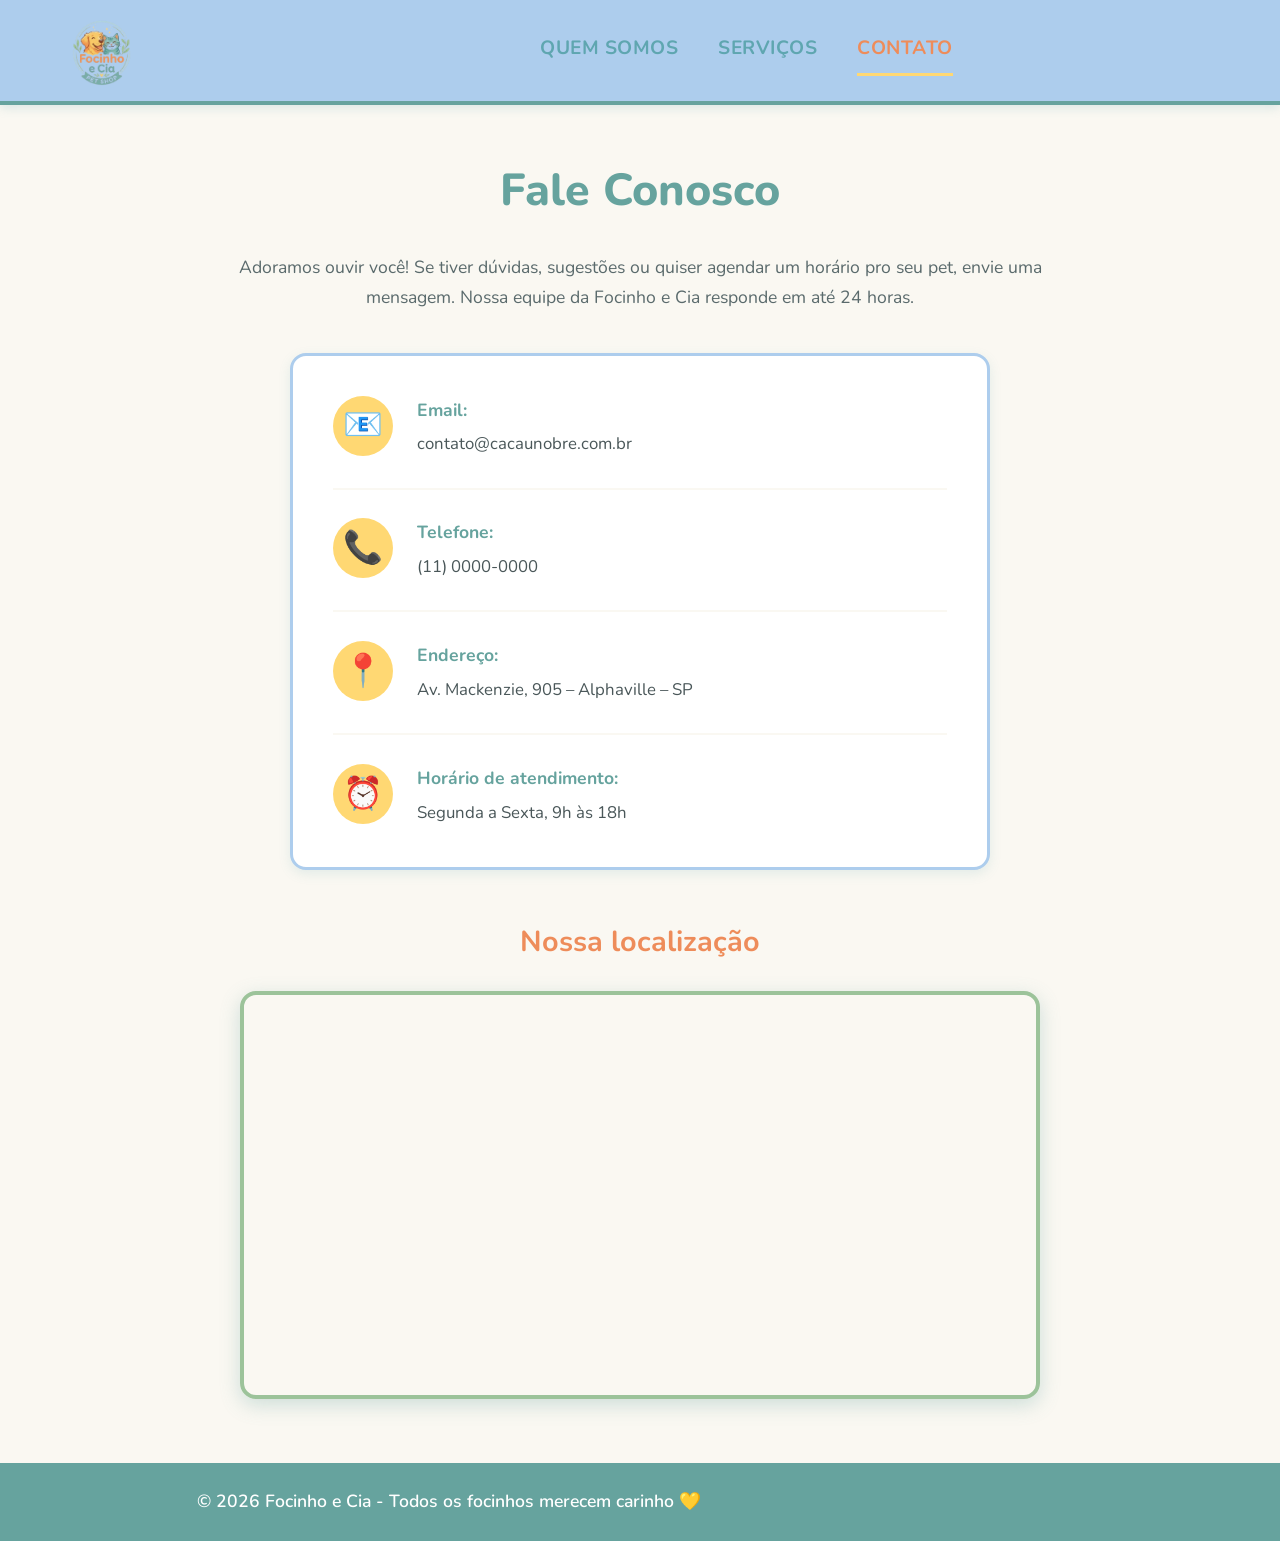
==== contato.html @ 997ee9f4 "Add files via upload" ====
<!DOCTYPE html>
<html lang="pt-BR">
<head>
    <meta charset="UTF-8">
    <meta name="viewport" content="width=device-width, initial-scale=1.0">
    <link rel="stylesheet" href="contato.css">
    <link rel="preconnect" href="https://fonts.googleapis.com">
    <link rel="preconnect" href="https://fonts.gstatic.com" crossorigin>
    <link href="https://fonts.googleapis.com/css2?family=Nunito:wght@400;600;700;800&display=swap" rel="stylesheet">
    <title>Contato - Focinho e Cia</title>
</head>
<body>

    <header>
        <div class="logo-header">
            <a href="index.html" class="logo-link">
                <img src="img/logo-focinho-cia.png" alt="Logo Focinho e Cia - Voltar para página inicial" class="logo-img">
            </a>
        </div>
        <nav>
            <a href="quemSomos.html">Quem somos</a>
            <a href="servicos.html">Serviços</a>
            <a href="contato.html" class="active">Contato</a>
        </nav>
    </header>

    <main>
        <section class="container">
            <h2>Fale Conosco</h2>

            <p>
                Adoramos ouvir você! Se tiver dúvidas, sugestões ou quiser agendar um horário pro seu pet,
                envie uma mensagem. Nossa equipe da Focinho e Cia responde em até 24 horas.
            </p>

            <!-- CONTATOS -->
            <div class="contatos-box">
                <div class="contato-item">
                    <span class="contato-icone">📧</span>
                    <div>
                        <strong>Email:</strong>
                        <p>contato@cacaunobre.com.br</p>
                    </div>
                </div>

                <div class="contato-item">
                    <span class="contato-icone">📞</span>
                    <div>
                        <strong>Telefone:</strong>
                        <p>(11) 0000-0000</p>
                    </div>
                </div>

                <div class="contato-item">
                    <span class="contato-icone">📍</span>
                    <div>
                        <strong>Endereço:</strong>
                        <p>Av. Mackenzie, 905 – Alphaville – SP</p>
                    </div>
                </div>

                <div class="contato-item">
                    <span class="contato-icone">⏰</span>
                    <div>
                        <strong>Horário de atendimento:</strong>
                        <p>Segunda a Sexta, 9h às 18h</p>
                    </div>
                </div>
            </div>

            <!-- MAPA -->
            <h3>Nossa localização</h3>
            <div class="mapa-container">
                <iframe 
                    src="https://www.google.com/maps/embed?pb=!1m18!1m12!1m3!1d3657.880904861384!2d-46.826332!3d-23.531447!2m3!1f0!2f0!3f0!3m2!1i1024!2i768!4f13.1!3m3!1m2!1s0x94cf01f5f1a8b8b9%3A0x5f3e8c9c8c8c!2sAv.%20Mackenzie%2C%20905%20-%20Alphaville%20Industrial%2C%20Barueri%20-%20SP!5e0!3m2!1spt-BR!2sbr!4v1710000000000!5m2!1spt-BR!2sbr"
                    width="100%" 
                    height="400" 
                    style="border:0;" 
                    allowfullscreen=""
                    loading="lazy" 
                    referrerpolicy="no-referrer-when-downgrade">
                </iframe>
            </div>
        </section>
    </main>

    <footer>
        <p>© 2026 Focinho e Cia - Todos os focinhos merecem carinho 💛</p>
    </footer>

</body>
</html>
---- contato.css ----
/* Reset básico */
* {
    margin: 0;
    padding: 0;
    box-sizing: border-box;
}

/* Paleta da Logo Focinho e Cia */
:root {
    --laranja-focinho: #EE8C5A;
    --verde-cia: #66A39E;
    --azul-contorno: #ADCDED;
    --amarelo-golden: #F7BF66;
    --azul-gato: #5FA6B0;
    --verde-folhas: #9CC39A;
    --amarelo-estrelas: #FFD873;
    --creme-fundo: #FAF8F2;
}

body {
    font-family: 'Nunito', 'Arial', sans-serif;
    background-color: var(--creme-fundo);
    color: #4A5759;
    line-height: 1.7;
}

header {
    background-color: var(--azul-contorno);
    padding: 0.8rem 2rem;
    display: flex;
    flex-direction: row;
    align-items: center;
    box-shadow: 0 3px 10px rgba(95, 166, 176, 0.2);
    border-bottom: 4px solid var(--verde-cia);
}

.logo-header {
    display: flex;
    align-items: center;
    flex-shrink: 0;
}

.logo-link {
    display: inline-block;
    transition: transform 0.3s ease;
}

.logo-link:hover {
    transform: scale(1.05);
}

.logo-img {
    height: 75px;
    width: auto;
    display: block;
}

nav {
    display: flex;
    gap: 2.5rem;
    align-items: center;
    margin: 0 auto; /* Isso centraliza o menu no espaço que sobra */
    padding-left: 75px; /* Compensa o tamanho da logo pra ficar visualmente centralizado */
}

nav a {
    color: var(--azul-gato);
    text-decoration: none;
    font-weight: 700;
    font-size: 1.2rem;
    transition: all 0.3s;
    padding: 0.5rem 0;
    border-bottom: 3px solid transparent;
    text-transform: uppercase;
    letter-spacing: 0.5px;
}

nav a:hover, nav a.active {
    color: var(--laranja-focinho);
    border-bottom: 3px solid var(--amarelo-estrelas);
}

/* Container principal */
.container {
    max-width: 1100px;
    margin: 3rem auto;
    padding: 0 2rem;
    text-align: center;
}

h2 {
    font-size: 2.8rem;
    color: var(--verde-cia);
    margin-bottom: 1.5rem;
    font-weight: 800;
}

h3 {
    font-size: 1.8rem;
    color: var(--laranja-focinho);
    margin: 3rem 0 1.5rem 0;
}

p {
    font-size: 1.1rem;
    max-width: 850px;
    margin: 0 auto 2.5rem auto;
    color: #5A6A6C;
}

/* Box de Contatos */
.contatos-box {
    background-color: white;
    padding: 2.5rem;
    border-radius: 16px;
    border: 3px solid var(--azul-contorno);
    box-shadow: 0 4px 12px rgba(95, 166, 176, 0.15);
    max-width: 700px;
    margin: 0 auto 2rem auto;
    text-align: left;
}

.contato-item {
    display: flex;
    align-items: flex-start;
    gap: 1.5rem;
    margin-bottom: 1.8rem;
    padding-bottom: 1.8rem;
    border-bottom: 2px solid var(--creme-fundo);
}

.contato-item:last-child {
    margin-bottom: 0;
    padding-bottom: 0;
    border-bottom: none;
}

.contato-icone {
    font-size: 2rem;
    background-color: var(--amarelo-estrelas);
    width: 60px;
    height: 60px;
    border-radius: 50%;
    display: flex;
    align-items: center;
    justify-content: center;
    flex-shrink: 0;
}

.contato-item strong {
    color: var(--verde-cia);
    font-size: 1.1rem;
    display: block;
    margin-bottom: 0.3rem;
}

.contato-item p {
    font-size: 1.05rem;
    margin: 0;
    text-align: left;
    color: #4A5759;
}

/* Mapa */
.mapa-container {
    border-radius: 16px;
    overflow: hidden;
    border: 4px solid var(--verde-folhas);
    box-shadow: 0 6px 20px rgba(102, 163, 158, 0.3);
    max-width: 800px;
    margin: 0 auto;
}

.mapa-container iframe {
    display: block;
}

/* Footer */
footer {
    background-color: var(--verde-cia);
    color: white;
    text-align: center;
    padding: 1.5rem;
    margin-top: 4rem;
}

footer p {
    margin: 0;
    color: white;
    font-weight: 600;
}

/* Responsivo */
@media (max-width: 768px) {
    header { padding: 1rem; }
    .logo-img { height: 70px; }
    h2 { font-size: 2rem; }
    nav { gap: 1.5rem; flex-wrap: wrap; }
    nav a { font-size: 1.1rem; }
    .container { padding: 0 1rem; }
    .contatos-box { padding: 1.5rem; }
    .contato-item { flex-direction: column; align-items: center; text-align: center; }
    .contato-item p { text-align: center; }
}
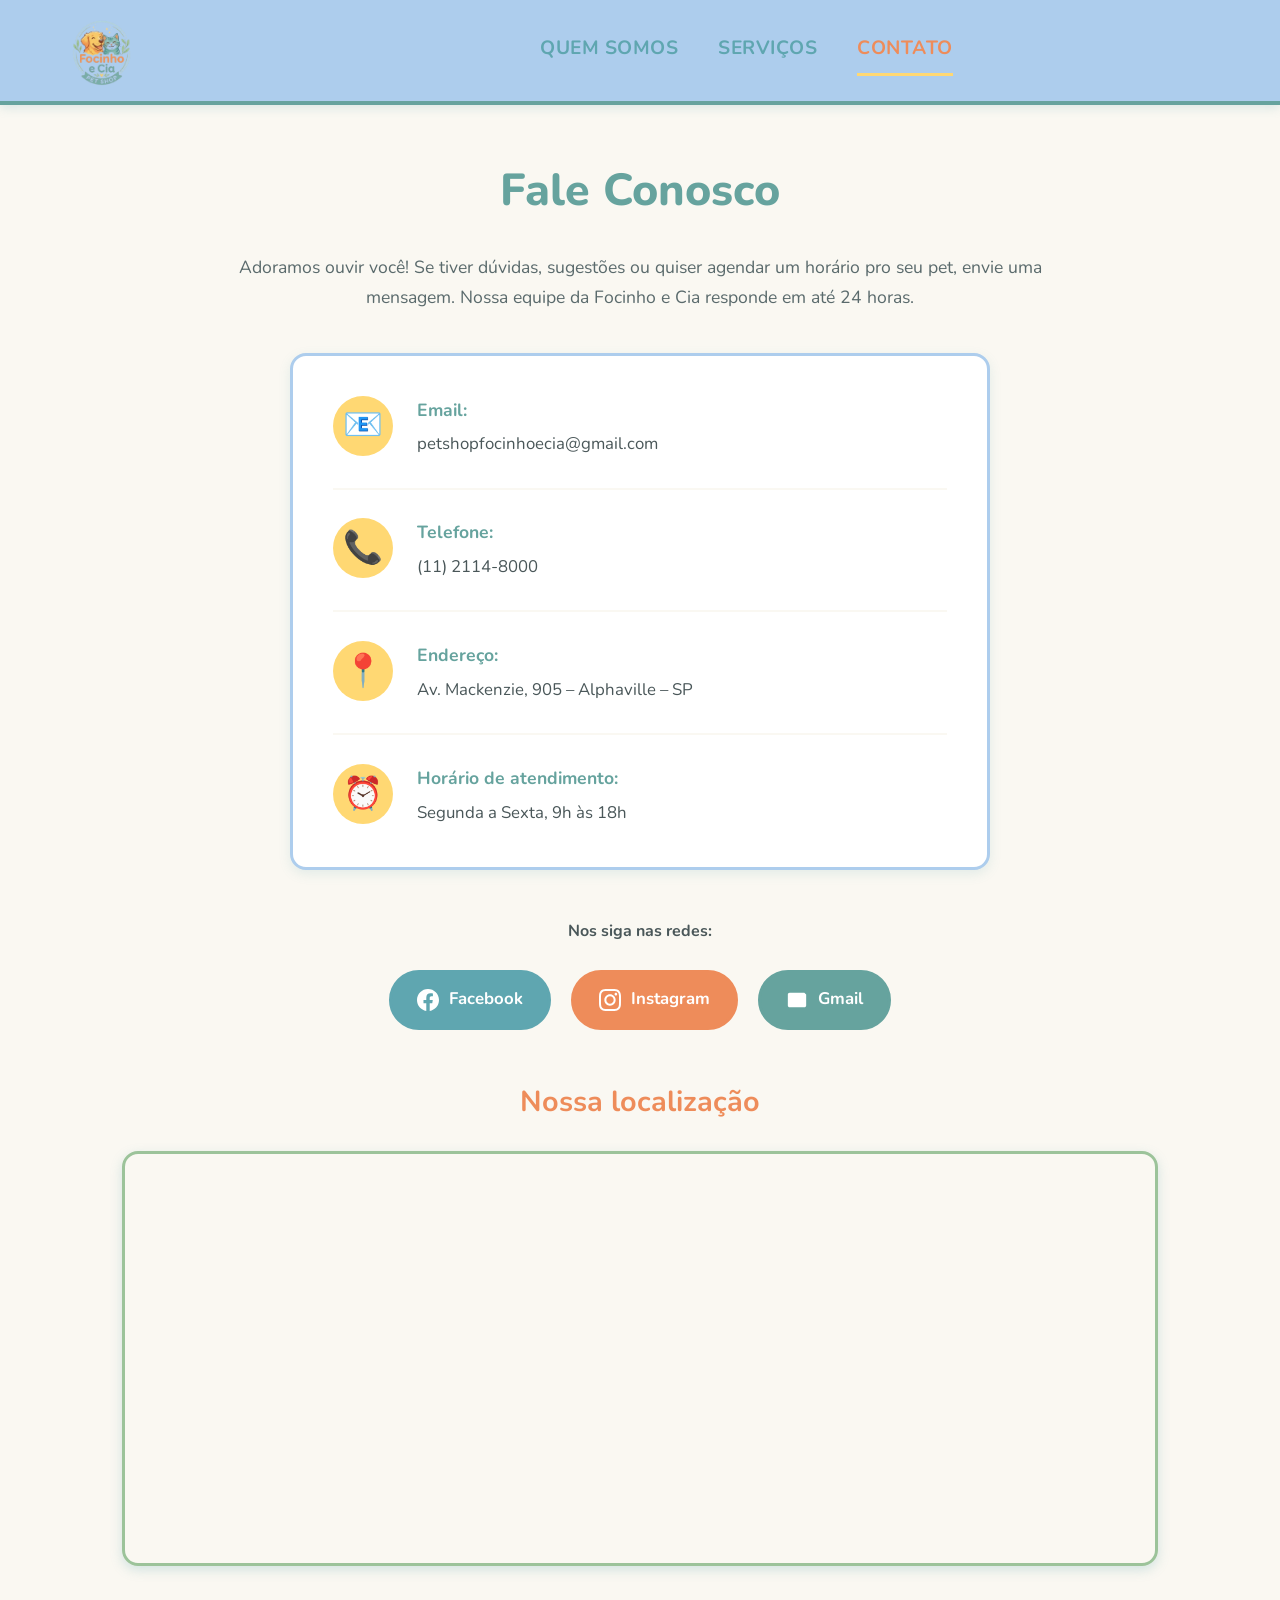
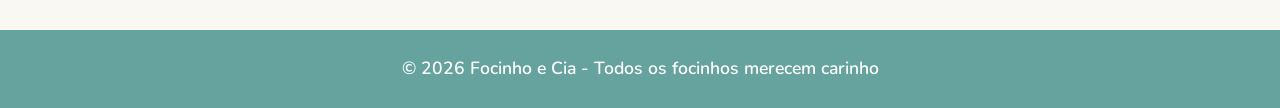
==== commit e859893d: "Update contato.html" ====
--- a/contato.html
+++ b/contato.html
@@ -39,7 +39,7 @@
                     <span class="contato-icone">📧</span>
                     <div>
                         <strong>Email:</strong>
-                        <p>contato@cacaunobre.com.br</p>
+                        <p>petshopfocinhoecia@gmail.com</p>
                     </div>
                 </div>
 
@@ -47,7 +47,7 @@
                     <span class="contato-icone">📞</span>
                     <div>
                         <strong>Telefone:</strong>
-                        <p>(11) 0000-0000</p>
+                        <p>(11) 2114-8000</p>
                     </div>
                 </div>
 
@@ -68,6 +68,33 @@
                 </div>
             </div>
 
+            <!-- BOTÕES SOCIAIS - AGORA AQUI ENTRE AS DIVS -->
+            <div class="social-botoes">
+                <h4>Nos siga nas redes:</h4>
+                <div class="botoes-wrapper">
+                    <a href="https://www.facebook.com/share/1GeWh5Vkji/?mibextid=wwXIfr" target="_blank" class="btn-social btn-facebook" aria-label="Facebook da Focinho e Cia">
+                        <svg viewBox="0 0 24 24" width="22" height="22" fill="currentColor">
+                            <path d="M24 12.073c0-6.627-5.373-12-12-12s-12 5.373-12 12c0 5.99 4.388 10.954 10.125 11.854v-8.385H7.078v-3.47h3.047V9.43c0-3.007 1.792-4.669 4.533-4.669 1.312 0 2.686.235 2.686.235v2.953H15.83c-1.491 0-1.956.925-1.956 1.874v2.25h3.328l-.532 3.47h-2.796v8.385C19.612 23.027 24 18.062 24 12.073z"/>
+                        </svg>
+                        Facebook
+                    </a>
+                    
+                    <a href="https://www.instagram.com/petshopfocinhoecia/" target="_blank" class="btn-social btn-instagram" aria-label="Instagram da Focinho e Cia">
+                        <svg viewBox="0 0 24 24" width="22" height="22" fill="currentColor">
+                            <path d="M12 2.163c3.204 0 3.584.012 4.85.07 3.252.148 4.771 1.691 4.919 4.919.058 1.265.069 1.645.069 4.849 0 3.205-.012 3.584-.069 4.849-.149 3.225-1.664 4.771-4.919 4.919-1.266.058-1.644.07-4.85.07-3.204 0-3.584-.012-4.849-.07-3.26-.149-4.771-1.699-4.919-4.92-.058-1.265-.07-1.644-.07-4.849 0-3.204.013-3.583.07-4.849.149-3.227 1.664-4.771 4.919-4.919 1.266-.057 1.645-.069 4.849-.069zm0-2.163c-3.259 0-3.667.014-4.947.072-4.358.2-6.78 2.618-6.98 6.98-.059 1.281-.073 1.689-.073 4.948 0 3.259.014 3.668.072 4.948.2 4.358 2.618 6.78 6.98 6.98 1.281.058 1.689.072 4.948.072 3.259 0 3.668-.014 4.948-.072 4.354-.2 6.782-2.618 6.979-6.98.059-1.28.073-1.689.073-4.948 0-3.259-.014-3.667-.072-4.947-.196-4.354-2.617-6.78-6.979-6.98-1.281-.059-1.69-.073-4.949-.073zm0 5.838c-3.403 0-6.162 2.759-6.162 6.162s2.759 6.163 6.162 6.163 6.162-2.759 6.162-6.163c0-3.403-2.759-6.162-6.162-6.162zm0 10.162c-2.209 0-4-1.79-4-4 0-2.209 1.791-4 4-4s4 1.791 4 4c0 2.21-1.791 4-4 4zm6.406-11.845c-.796 0-1.441.645-1.441 1.44s.645 1.44 1.441 1.44c.795 0 1.439-.645 1.439-1.44s-.644-1.44-1.439-1.44z"/>
+                        </svg>
+                        Instagram
+                    </a>
+                    
+                    <a href="mailto:petshopfocinhoecia@gmail.com" class="btn-social btn-email" aria-label="Enviar email para Focinho e Cia">
+                        <svg viewBox="0 0 24 24" width="22" height="22" fill="currentColor">
+                            <path d="M20 4H4c-1.1 0-1.99.9-1.99 2L2 18c0 1.1.9 2 2 2h16c1.1 0 2-.9 2-2V6c0-1.1-.9-2-2zm0 4l-8 5-8-5V6l8 5 8-5v2z"/>
+                        </svg>
+                        Gmail
+                    </a>
+                </div>
+            </div>
+
             <!-- MAPA -->
             <h3>Nossa localização</h3>
             <div class="mapa-container">
@@ -85,8 +112,8 @@
     </main>
 
     <footer>
-        <p>© 2026 Focinho e Cia - Todos os focinhos merecem carinho 💛</p>
+        <p>© 2026 Focinho e Cia - Todos os focinhos merecem carinho</p>
     </footer>
 
 </body>
-</html>+</html>
--- a/contato.css
+++ b/contato.css
@@ -1,4 +1,4 @@
-/* Reset básico */
+/* ESTILIZAÇÃO */
 * {
     margin: 0;
     padding: 0;
@@ -161,21 +161,90 @@
     color: #4A5759;
 }
 
-/* Mapa */
+/* BOTÕES SOCIAIS */
+.social-botoes {
+    margin: 3rem 0;
+    text-align: center;
+}
+
+.social-botoes h4 {
+    margin-bottom: 1.5rem;
+}
+
+.botoes-wrapper {
+    display: flex;
+    justify-content: center;
+    gap: 1.2rem;
+    flex-wrap: wrap;
+}
+
+.btn-social {
+    display: inline-flex;
+    align-items: center;
+    gap: 0.6rem;
+    padding: 0.8rem 1.6rem;
+    border-radius: 50px;
+    text-decoration: none;
+    font-weight: 700;
+    font-size: 1.05rem;
+    transition: all 0.3s ease;
+    border: 3px solid transparent;
+    color: white;
+}
+
+.btn-social svg {
+    flex-shrink: 0;
+    display: block;
+}
+
+.btn-social:hover {
+    transform: translateY(-4px);
+    box-shadow: 0 8px 18px rgba(0, 0, 0, 0.2);
+}
+
+.btn-facebook {
+    background-color: var(--azul-gato);
+    border-color: var(--azul-gato);
+}
+
+.btn-facebook:hover {
+    background-color: var(--azul-contorno);
+    border-color: var(--azul-contorno);
+    color: var(--azul-gato);
+}
+
+.btn-instagram {
+    background-color: var(--laranja-focinho);
+    border-color: var(--laranja-focinho);
+}
+
+.btn-instagram:hover {
+    background-color: var(--amarelo-golden);
+    border-color: var(--amarelo-golden);
+    color: #4A5759;
+}
+
+.btn-email {
+    background-color: var(--verde-cia);
+    border-color: var(--verde-cia);
+}
+
+.btn-email:hover {
+    background-color: var(--verde-folhas);
+    border-color: var(--verde-folhas);
+    color: #4A5759;
+}
+
+/* MAPA */
 .mapa-container {
     border-radius: 16px;
     overflow: hidden;
-    border: 4px solid var(--verde-folhas);
-    box-shadow: 0 6px 20px rgba(102, 163, 158, 0.3);
-    max-width: 800px;
-    margin: 0 auto;
-}
-
-.mapa-container iframe {
-    display: block;
-}
-
-/* Footer */
+    border: 3px solid var(--verde-folhas);
+    box-shadow: 0 4px 12px rgba(95, 166, 176, 0.25);
+    margin-bottom: 2rem;
+}
+
+/* FOOTER */
 footer {
     background-color: var(--verde-cia);
     color: white;
@@ -188,17 +257,22 @@
     margin: 0;
     color: white;
     font-weight: 600;
-}
-
-/* Responsivo */
+    max-width: none;
+}
+
+/* RESPONSIVO */
 @media (max-width: 768px) {
-    header { padding: 1rem; }
-    .logo-img { height: 70px; }
-    h2 { font-size: 2rem; }
-    nav { gap: 1.5rem; flex-wrap: wrap; }
-    nav a { font-size: 1.1rem; }
-    .container { padding: 0 1rem; }
-    .contatos-box { padding: 1.5rem; }
-    .contato-item { flex-direction: column; align-items: center; text-align: center; }
-    .contato-item p { text-align: center; }
-}+    .botoes-wrapper {
+        flex-direction: column;
+        align-items: center;
+    }
+    
+    .btn-social {
+        width: 220px;
+        justify-content: center;
+    }
+    
+    .contatos-box {
+        grid-template-columns: 1fr;
+    }
+}
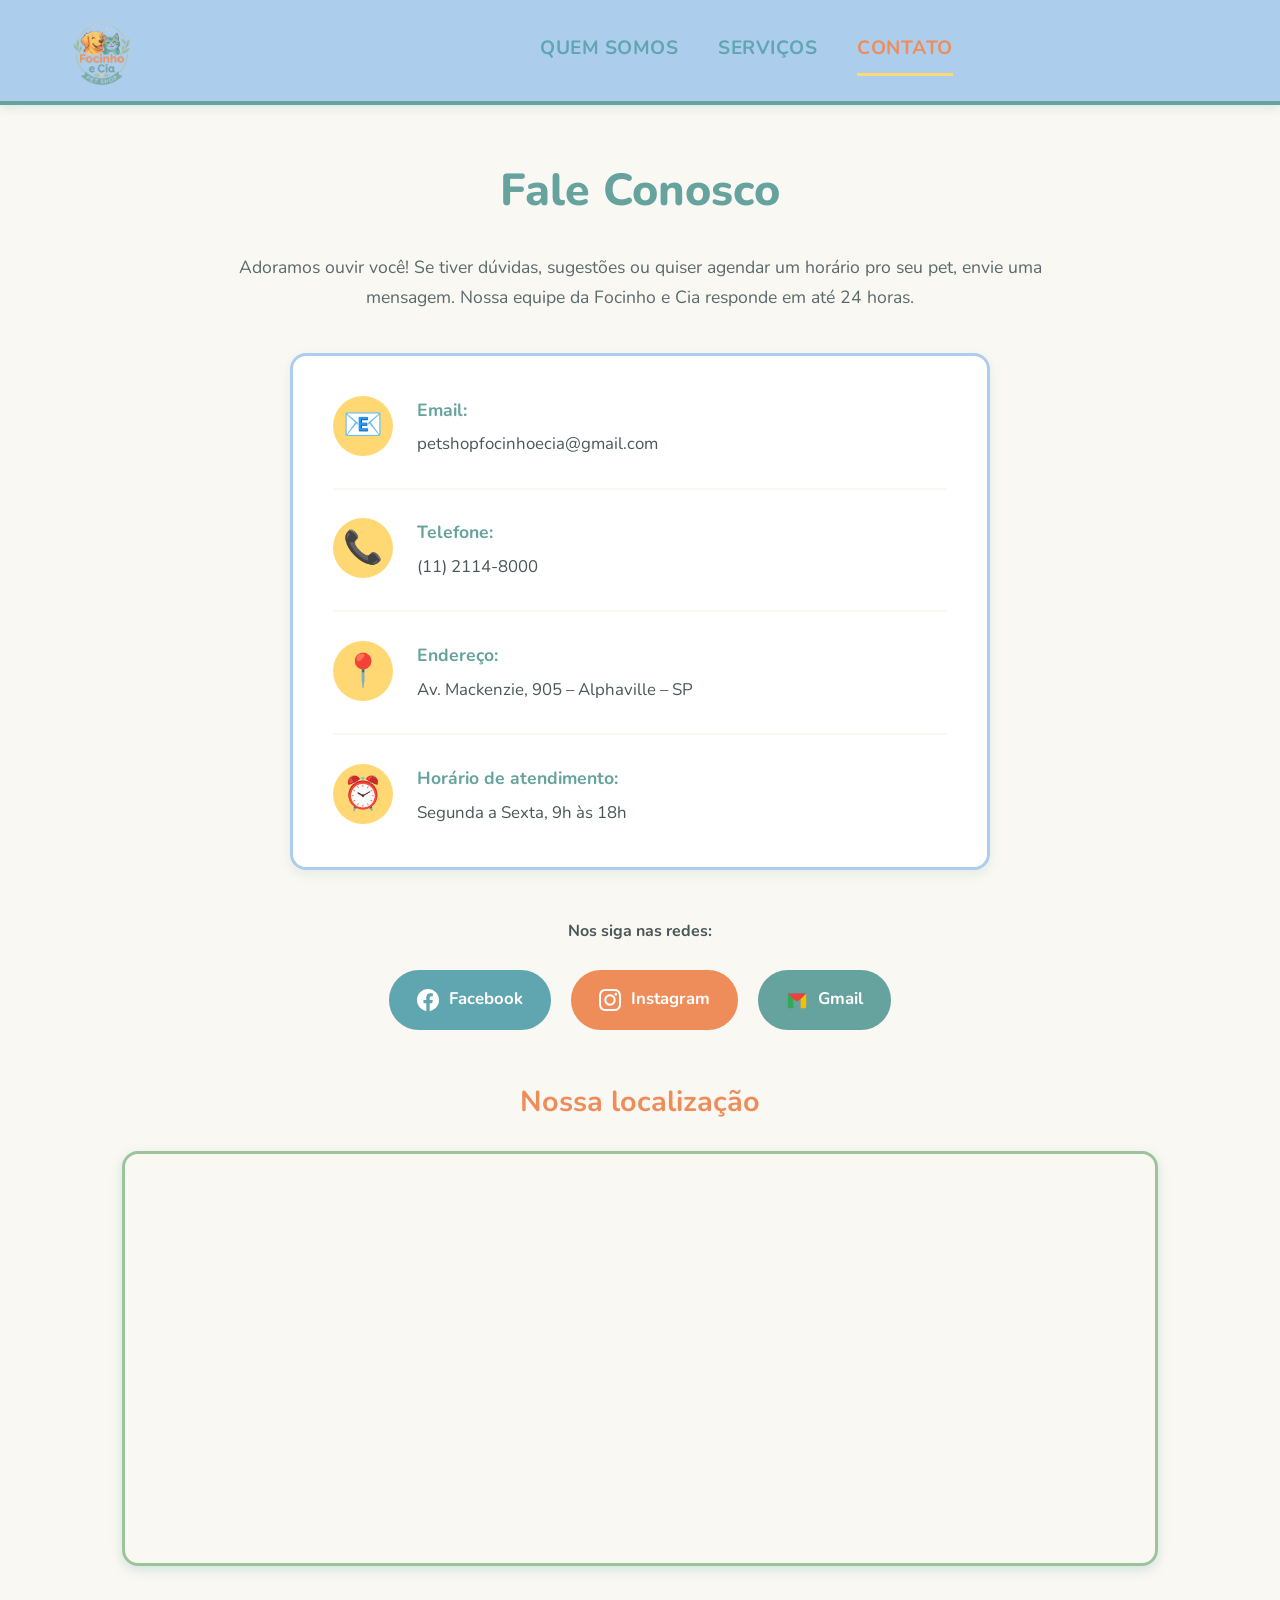
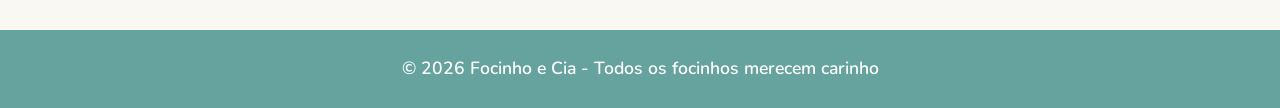
==== commit d5ac29dd: "Update contato.html" ====
--- a/contato.html
+++ b/contato.html
@@ -87,8 +87,11 @@
                     </a>
                     
                     <a href="mailto:petshopfocinhoecia@gmail.com" class="btn-social btn-email" aria-label="Enviar email para Focinho e Cia">
-                        <svg viewBox="0 0 24 24" width="22" height="22" fill="currentColor">
-                            <path d="M20 4H4c-1.1 0-1.99.9-1.99 2L2 18c0 1.1.9 2 2 2h16c1.1 0 2-.9 2-2V6c0-1.1-.9-2-2zm0 4l-8 5-8-5V6l8 5 8-5v2z"/>
+                        <svg viewBox="0 0 512 512" width="22" height="22" xmlns="http://www.w3.org/2000/svg">
+                            <path fill="#4285F4" d="M469.3 106.7L256 243.2 42.7 106.7H469.3z"/>
+                            <path fill="#34A853" d="M42.7 106.7V405.3c0 23.5 19.2 42.7 42.7 42.7h85.3V234.7L42.7 106.7z"/>
+                            <path fill="#FBBC04" d="M341.3 448h85.3c23.5 0 42.7-19.2 42.7-42.7V106.7L341.3 234.7V448z"/>
+                            <path fill="#EA4335" d="M341.3 234.7L469.3 106.7H42.7L170.7 234.7 256 288l85.3-53.3z"/>
                         </svg>
                         Gmail
                     </a>
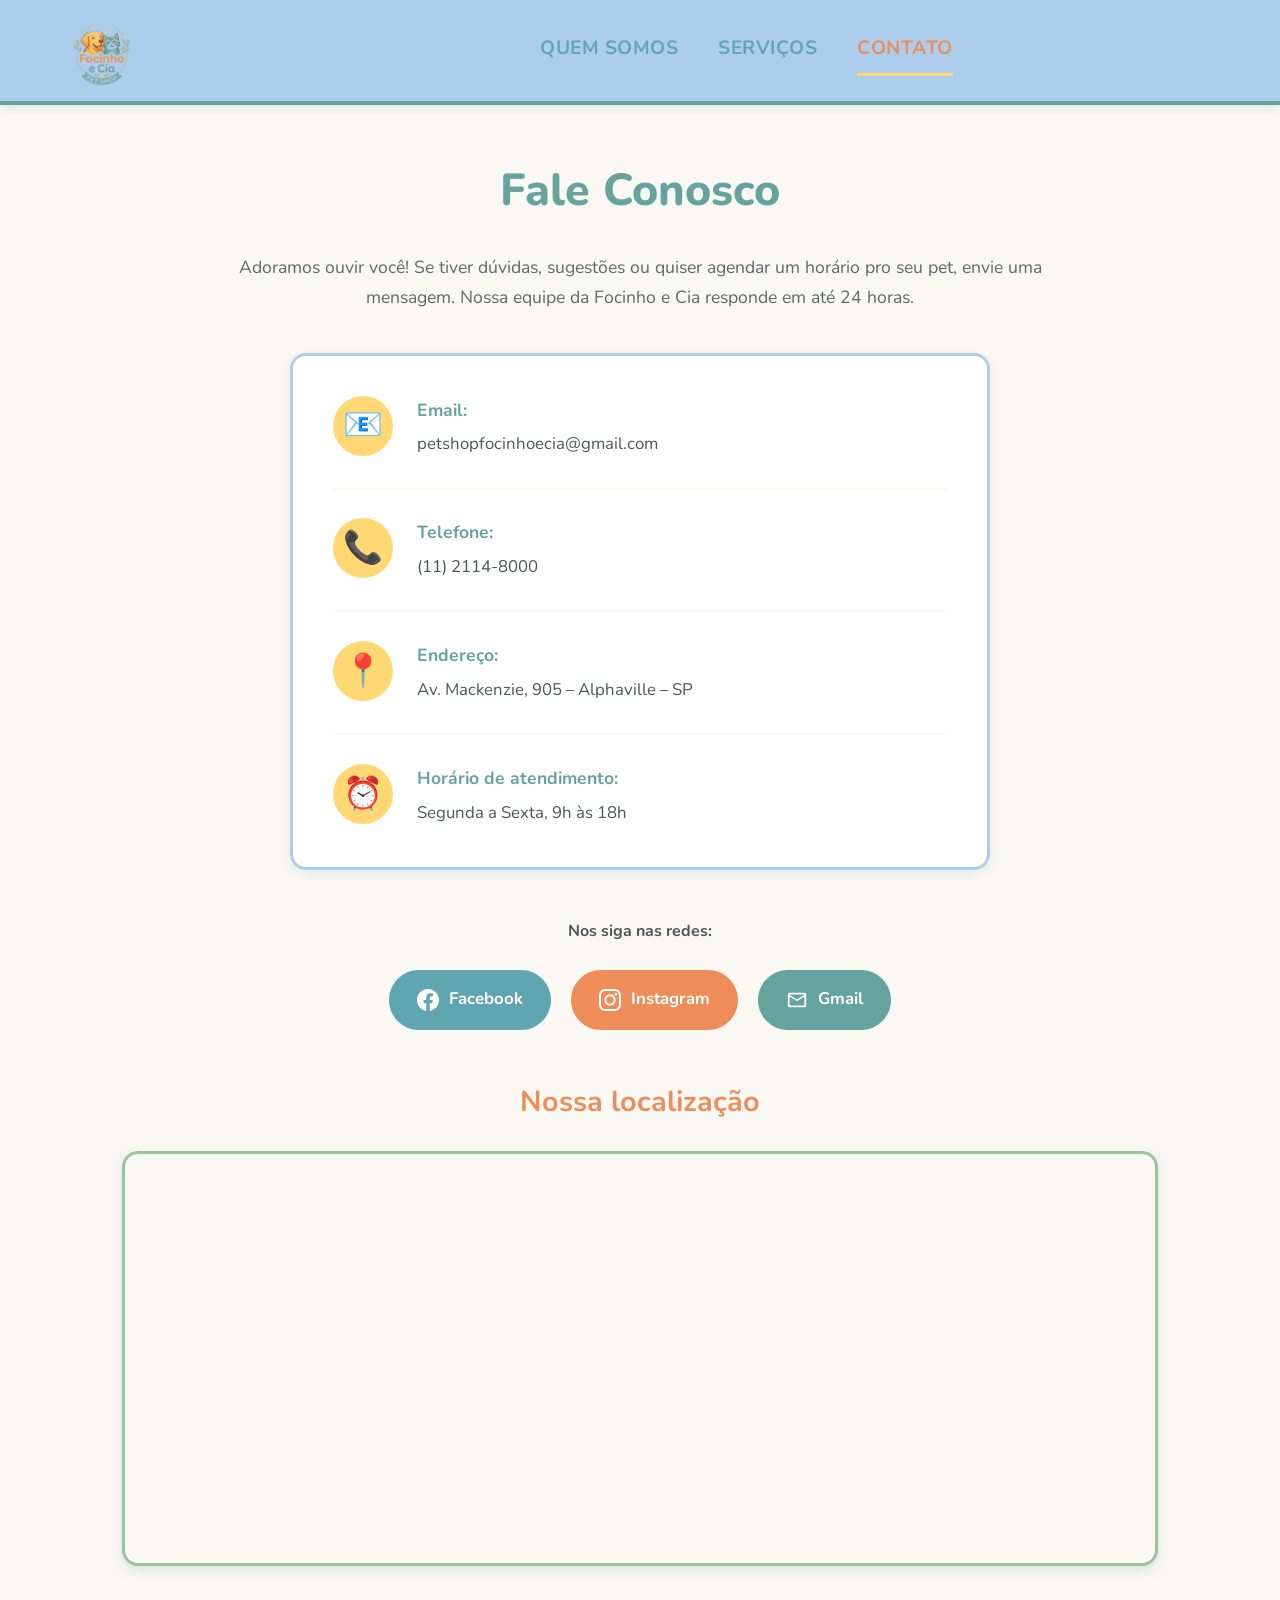
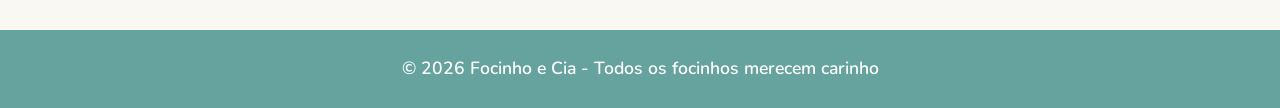
==== commit d124cc02: "Update contato.html" ====
--- a/contato.html
+++ b/contato.html
@@ -87,11 +87,8 @@
                     </a>
                     
                     <a href="mailto:petshopfocinhoecia@gmail.com" class="btn-social btn-email" aria-label="Enviar email para Focinho e Cia">
-                        <svg viewBox="0 0 512 512" width="22" height="22" xmlns="http://www.w3.org/2000/svg">
-                            <path fill="#4285F4" d="M469.3 106.7L256 243.2 42.7 106.7H469.3z"/>
-                            <path fill="#34A853" d="M42.7 106.7V405.3c0 23.5 19.2 42.7 42.7 42.7h85.3V234.7L42.7 106.7z"/>
-                            <path fill="#FBBC04" d="M341.3 448h85.3c23.5 0 42.7-19.2 42.7-42.7V106.7L341.3 234.7V448z"/>
-                            <path fill="#EA4335" d="M341.3 234.7L469.3 106.7H42.7L170.7 234.7 256 288l85.3-53.3z"/>
+                        <svg viewBox="0 0 24 24" width="22" height="22" fill="white" xmlns="http://www.w3.org/2000/svg">
+                            <path d="M22 6c0-1.1-.9-2-2-2H4c-1.1 0-2 .9-2 2v12c0 1.1.9 2 2 2h16c1.1 0 2-.9 2-2V6zm-2 0v.5l-8 5-8-5V6h16zm0 12H4V8.2l7.4 4.6c.5.3 1.1.3 1.6 0L20 8.2V18z"/>
                         </svg>
                         Gmail
                     </a>
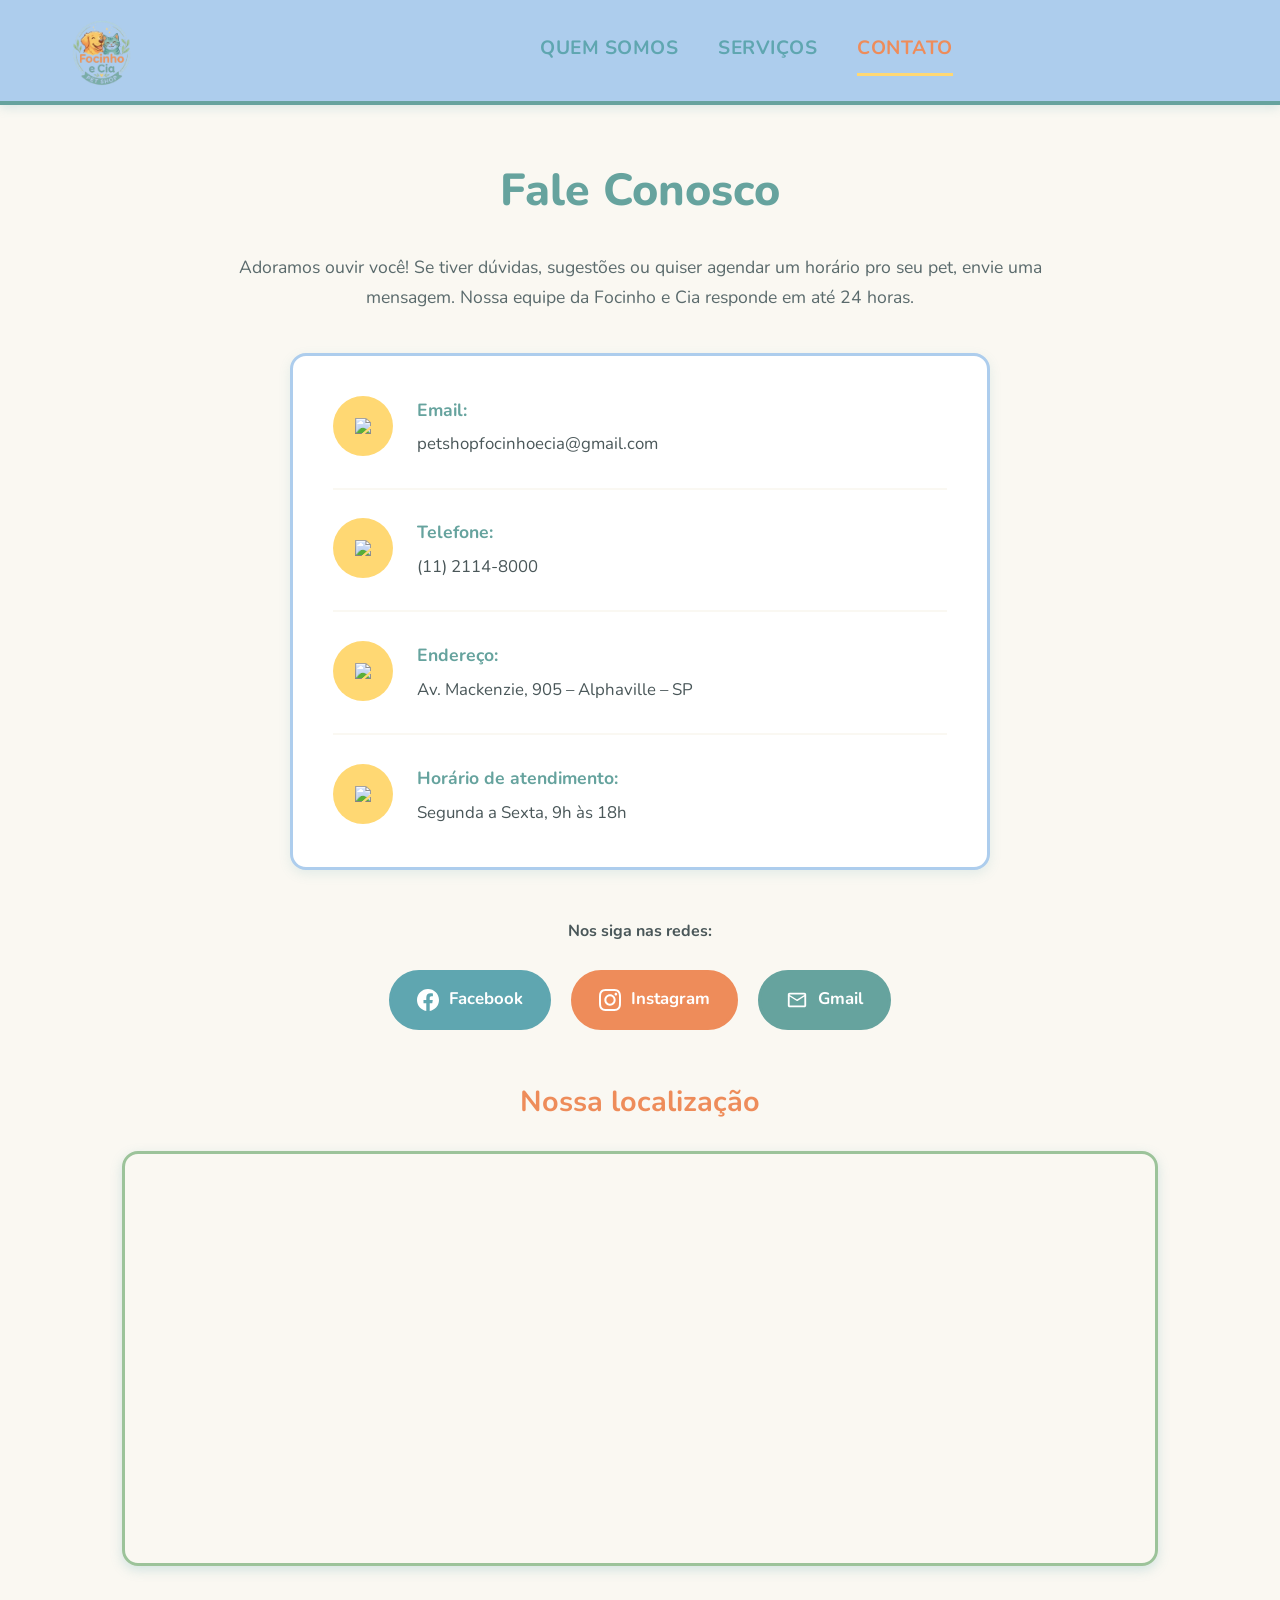
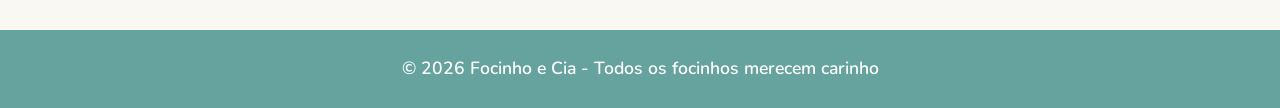
==== commit 16e965c5: "Update contato.html" ====
--- a/contato.html
+++ b/contato.html
@@ -7,6 +7,7 @@
     <link rel="preconnect" href="https://fonts.googleapis.com">
     <link rel="preconnect" href="https://fonts.gstatic.com" crossorigin>
     <link href="https://fonts.googleapis.com/css2?family=Nunito:wght@400;600;700;800&display=swap" rel="stylesheet">
+    <link rel="icon" type="image/png" href="img/logo-focinho-cia.png">
     <title>Contato - Focinho e Cia</title>
 </head>
 <body>
@@ -36,7 +37,7 @@
             <!-- CONTATOS -->
             <div class="contatos-box">
                 <div class="contato-item">
-                    <span class="contato-icone">📧</span>
+                    <span class="contato-icone"><img src="img/contato/email.png"></span>
                     <div>
                         <strong>Email:</strong>
                         <p>petshopfocinhoecia@gmail.com</p>
@@ -44,7 +45,7 @@
                 </div>
 
                 <div class="contato-item">
-                    <span class="contato-icone">📞</span>
+                    <span class="contato-icone"><img src="img/contato/telefone.png"></span>
                     <div>
                         <strong>Telefone:</strong>
                         <p>(11) 2114-8000</p>
@@ -52,7 +53,7 @@
                 </div>
 
                 <div class="contato-item">
-                    <span class="contato-icone">📍</span>
+                    <span class="contato-icone"><img src="img/contato/endereco.png"></span>
                     <div>
                         <strong>Endereço:</strong>
                         <p>Av. Mackenzie, 905 – Alphaville – SP</p>
@@ -60,7 +61,7 @@
                 </div>
 
                 <div class="contato-item">
-                    <span class="contato-icone">⏰</span>
+                    <span class="contato-icone"><img src="img/contato/atendimento.png"></span>
                     <div>
                         <strong>Horário de atendimento:</strong>
                         <p>Segunda a Sexta, 9h às 18h</p>
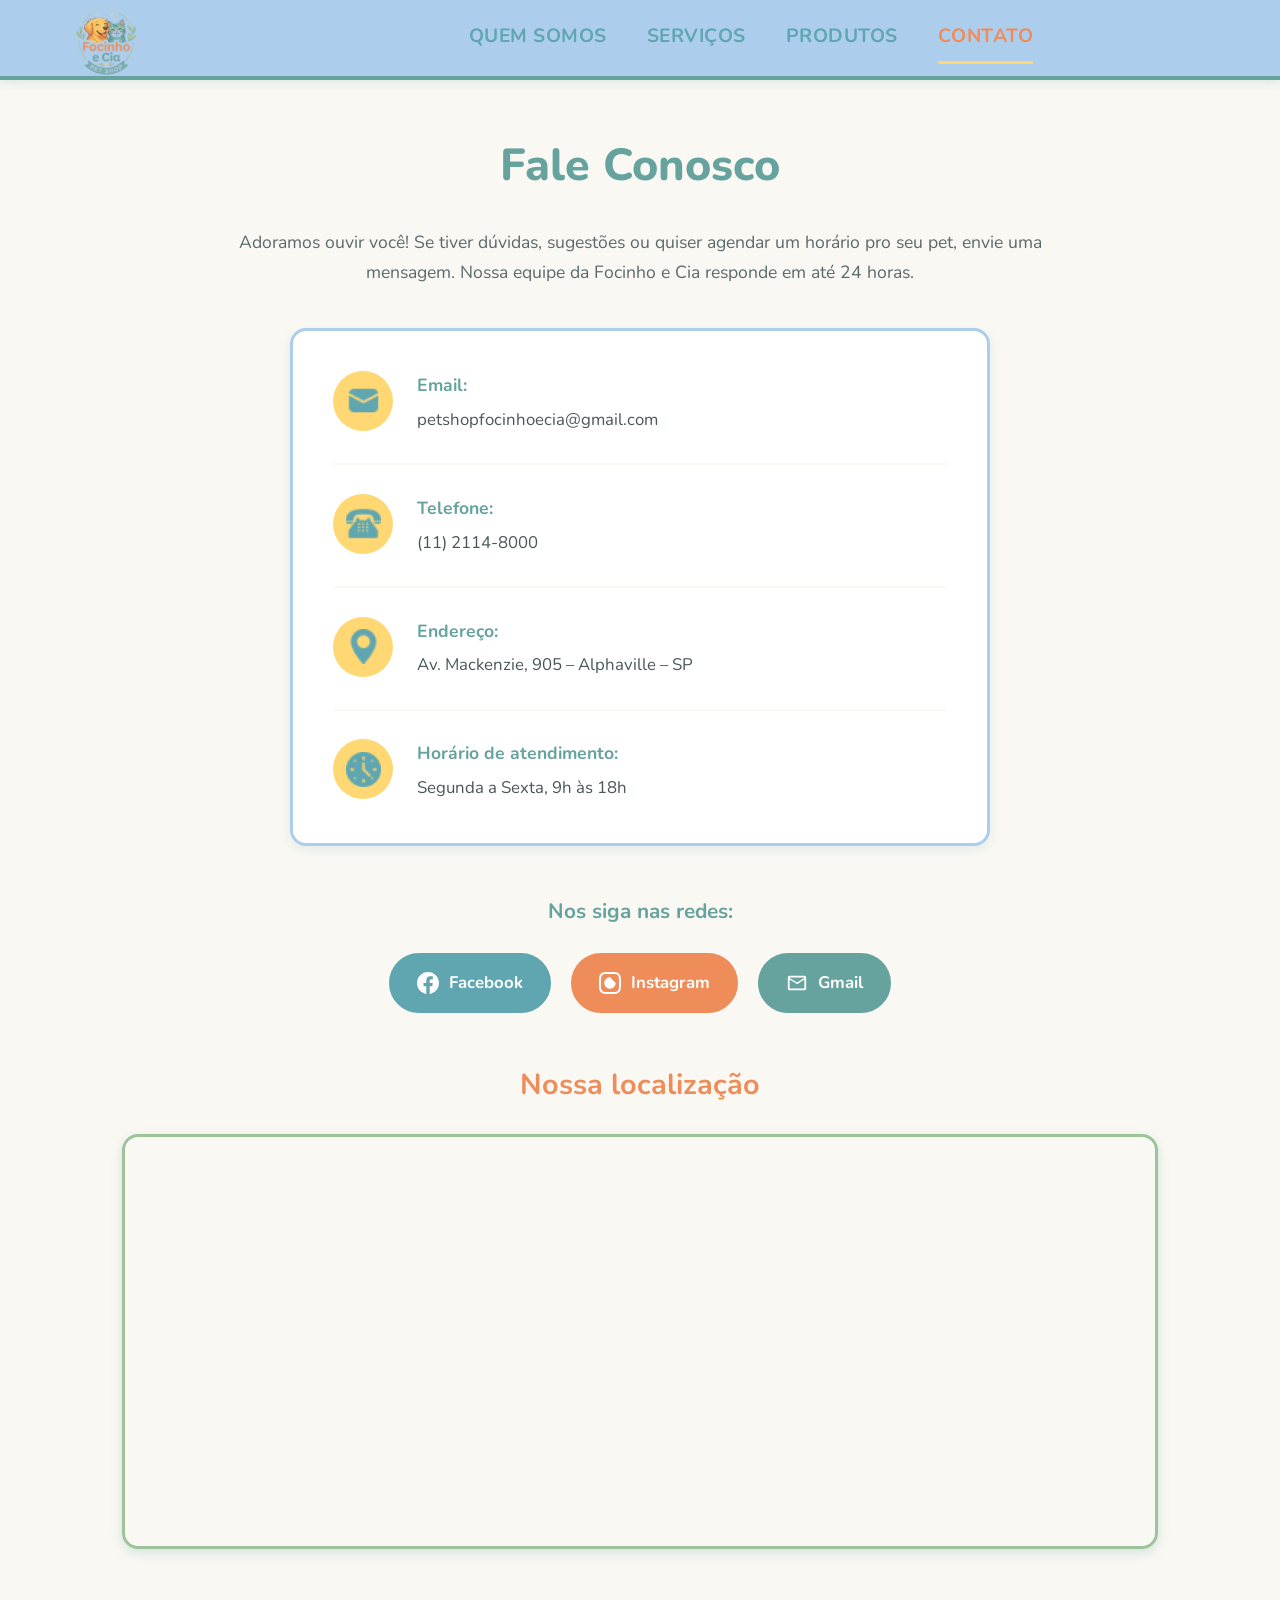
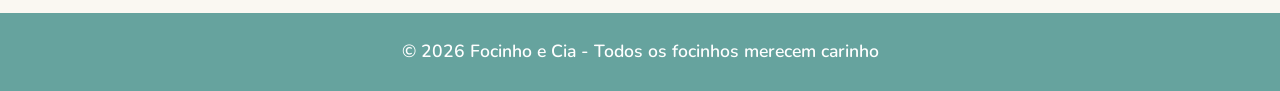
==== commit 38fc22f1: "Update contato.html" ====
--- a/contato.html
+++ b/contato.html
@@ -18,9 +18,17 @@
                 <img src="img/logo-focinho-cia.png" alt="Logo Focinho e Cia - Voltar para página inicial" class="logo-img">
             </a>
         </div>
-        <nav>
+
+        <button class="menu-hamburger" aria-label="Abrir menu">
+            <span></span>
+            <span></span>
+            <span></span>
+        </button>
+
+        <nav class="menu-nav">
             <a href="quemSomos.html">Quem somos</a>
             <a href="servicos.html">Serviços</a>
+            <a href="produtos.html">Produtos</a>
             <a href="contato.html" class="active">Contato</a>
         </nav>
     </header>
@@ -37,7 +45,7 @@
             <!-- CONTATOS -->
             <div class="contatos-box">
                 <div class="contato-item">
-                    <span class="contato-icone"><img src="img/contato/email.png"></span>
+                    <span class="contato-icone"><img src="img/contato/email.png" alt="Ícone Email"></span>
                     <div>
                         <strong>Email:</strong>
                         <p>petshopfocinhoecia@gmail.com</p>
@@ -45,7 +53,7 @@
                 </div>
 
                 <div class="contato-item">
-                    <span class="contato-icone"><img src="img/contato/telefone.png"></span>
+                    <span class="contato-icone"><img src="img/contato/telefone.png" alt="Ícone Telefone"></span>
                     <div>
                         <strong>Telefone:</strong>
                         <p>(11) 2114-8000</p>
@@ -53,7 +61,7 @@
                 </div>
 
                 <div class="contato-item">
-                    <span class="contato-icone"><img src="img/contato/endereco.png"></span>
+                    <span class="contato-icone"><img src="img/contato/endereco.png" alt="Ícone Endereço"></span>
                     <div>
                         <strong>Endereço:</strong>
                         <p>Av. Mackenzie, 905 – Alphaville – SP</p>
@@ -61,7 +69,7 @@
                 </div>
 
                 <div class="contato-item">
-                    <span class="contato-icone"><img src="img/contato/atendimento.png"></span>
+                    <span class="contato-icone"><img src="img/contato/atendimento.png" alt="Ícone Horário"></span>
                     <div>
                         <strong>Horário de atendimento:</strong>
                         <p>Segunda a Sexta, 9h às 18h</p>
@@ -69,7 +77,7 @@
                 </div>
             </div>
 
-            <!-- BOTÕES SOCIAIS - AGORA AQUI ENTRE AS DIVS -->
+            <!-- BOTÕES SOCIAIS -->
             <div class="social-botoes">
                 <h4>Nos siga nas redes:</h4>
                 <div class="botoes-wrapper">
@@ -82,7 +90,7 @@
                     
                     <a href="https://www.instagram.com/petshopfocinhoecia/" target="_blank" class="btn-social btn-instagram" aria-label="Instagram da Focinho e Cia">
                         <svg viewBox="0 0 24 24" width="22" height="22" fill="currentColor">
-                            <path d="M12 2.163c3.204 0 3.584.012 4.85.07 3.252.148 4.771 1.691 4.919 4.919.058 1.265.069 1.645.069 4.849 0 3.205-.012 3.584-.069 4.849-.149 3.225-1.664 4.771-4.919 4.919-1.266.058-1.644.07-4.85.07-3.204 0-3.584-.012-4.849-.07-3.26-.149-4.771-1.699-4.919-4.92-.058-1.265-.07-1.644-.07-4.849 0-3.204.013-3.583.07-4.849.149-3.227 1.664-4.771 4.919-4.919 1.266-.057 1.645-.069 4.849-.069zm0-2.163c-3.259 0-3.667.014-4.947.072-4.358.2-6.78 2.618-6.98 6.98-.059 1.281-.073 1.689-.073 4.948 0 3.259.014 3.668.072 4.948.2 4.358 2.618 6.78 6.98 6.98 1.281.058 1.689.072 4.948.072 3.259 0 3.668-.014 4.948-.072 4.354-.2 6.782-2.618 6.979-6.98.059-1.28.073-1.689.073-4.948 0-3.259-.014-3.667-.072-4.947-.196-4.354-2.617-6.78-6.979-6.98-1.281-.059-1.69-.073-4.949-.073zm0 5.838c-3.403 0-6.162 2.759-6.162 6.162s2.759 6.163 6.162 6.163 6.162-2.759 6.162-6.163c0-3.403-2.759-6.162-6.162-6.162zm0 10.162c-2.209 0-4-1.79-4-4 0-2.209 1.791-4 4-4s4 1.791 4 4c0 2.21-1.791 4-4 4zm6.406-11.845c-.796 0-1.441.645-1.441 1.44s.645 1.44 1.441 1.44c.795 0 1.439-.645 1.439-1.44s-.644-1.44-1.439-1.44z"/>
+                            <path d="M12 2.163c3.204 0 3.584.012 4.85.07 3.252.148 4.771 1.691 4.919 4.919.058 1.265.069 1.645.069 4.849 0 3.205-.012 3.584-.069 4.849-.149 3.225-1.664 4.771-4.919 4.919-1.266.058-1.644.07-4.85.07-3.204 0-3.584-.012-4.849-.07-3.26-.149-4.771-1.699-4.919-4.92-.058-1.265-.07-1.644-.07-4.849 0-3.204.013-3.583.07-4.849.149-3.227 1.664-4.771 4.919-4.919 1.266-.057 1.645-.069 4.849-.069zm0-2.163c-3.259 0-3.667.014-4.947.072-4.358.2-6.78 2.618-6.98 6.98-.059 1.281-.073 1.689-.073 4.948 0 3.259.014 3.668.072 4.948.2 4.358 2.618 6.78 6.98 6.98 1.281.058 1.689.072 4.948.072 3.259 0 3.668-.014 4.948-.072 4.354-.2 6.782-2.618 6.979-6.98.059-1.28.073-1.689.073-4.948 0-3.259-.014-3.667-.072-4.947-.196-4.354-2.617-6.78-6.979-6.98-1.281-.059-1.69-.073-4.949-.073zm0 5.838c-3.403 0-6.162 2.759-6.162 6.162s2.759 6.163 6.162 6.163 6.162-2.759 6.162-6.163c0-3.403-2.759-6.162-6.162zm0 10.162c-2.209 0-4-1.79-4-4 0-2.209 1.791-4 4-4s4 1.791 4 4c0 2.21-1.791 4-4 4zm6.406-11.845c-.796 0-1.441.645-1.441 1.44s.645 1.44 1.441 1.44c.795 0 1.439-.645 1.439-1.44s-.644-1.44-1.439-1.44z"/>
                         </svg>
                         Instagram
                     </a>
@@ -100,7 +108,7 @@
             <h3>Nossa localização</h3>
             <div class="mapa-container">
                 <iframe 
-                    src="https://www.google.com/maps/embed?pb=!1m18!1m12!1m3!1d3657.880904861384!2d-46.826332!3d-23.531447!2m3!1f0!2f0!3f0!3m2!1i1024!2i768!4f13.1!3m3!1m2!1s0x94cf01f5f1a8b8b9%3A0x5f3e8c9c8c8c!2sAv.%20Mackenzie%2C%20905%20-%20Alphaville%20Industrial%2C%20Barueri%20-%20SP!5e0!3m2!1spt-BR!2sbr!4v1710000000000!5m2!1spt-BR!2sbr"
+                    src="https://www.google.com/maps/embed?pb=!1m18!1m12!1m3!1d3657.880904861384!2d-46.826332!3d-23.531447!2m3!1f0!2f0!3m2!1i1024!2i768!4f13.1!3m3!1m2!1s0x94cf01f5f1a8b8b9%3A0x5f3e8c9c8c8c!2sAv.%20Mackenzie%2C%20905%20-%20Alphaville%20Industrial%2C%20Barueri%20-%20SP!5e0!3m2!1spt-BR!2sbr!4v1710000000000!5m2!1spt-BR!2sbr"
                     width="100%" 
                     height="400" 
                     style="border:0;" 
@@ -116,5 +124,48 @@
         <p>© 2026 Focinho e Cia - Todos os focinhos merecem carinho</p>
     </footer>
 
+    <!-- BOTÃO FLUTUANTE VOLTAR AO TOPO -->
+    <button class="topo-float" id="topo-float" aria-label="Voltar ao topo">
+        <svg xmlns="http://www.w3.org/2000/svg" width="24" height="24" viewBox="0 0 24 24" fill="none" stroke="white" stroke-width="2.5">
+            <path d="M18 15l-6-6-6 6"/>
+        </svg>
+        <span class="topo-tooltip">Voltar ao topo</span>
+    </button>
+
+    <script>
+        // MENU SANDUÍCHE
+        const btnHamburger = document.querySelector('.menu-hamburger');
+        const menuNav = document.querySelector('.menu-nav');
+
+        btnHamburger.addEventListener('click', () => {
+            menuNav.classList.toggle('active');
+            btnHamburger.classList.toggle('active');
+        });
+
+        document.querySelectorAll('.menu-nav a').forEach(link => {
+            link.addEventListener('click', () => {
+                menuNav.classList.remove('active');
+                btnHamburger.classList.remove('active');
+            });
+        });
+
+        // BOTÃO VOLTAR AO TOPO
+        const btnTopo = document.getElementById('topo-float');
+
+        window.addEventListener('scroll', () => {
+            if (window.scrollY > 300) {
+                btnTopo.classList.add('visivel');
+            } else {
+                btnTopo.classList.remove('visivel');
+            }
+        });
+
+        btnTopo.addEventListener('click', () => {
+            window.scrollTo({
+                top: 0,
+                behavior: 'smooth'
+            });
+        });
+    </script>
 </body>
 </html>
--- a/contato.css
+++ b/contato.css
@@ -26,12 +26,15 @@
 
 header {
     background-color: var(--azul-contorno);
-    padding: 0.8rem 2rem;
+    padding: 0.4rem 2rem;
     display: flex;
     flex-direction: row;
     align-items: center;
+    justify-content: space-between;
     box-shadow: 0 3px 10px rgba(95, 166, 176, 0.2);
     border-bottom: 4px solid var(--verde-cia);
+    height: 80px;
+    position: relative;
 }
 
 .logo-header {
@@ -50,20 +53,53 @@
 }
 
 .logo-img {
-    height: 75px;
+    height: 80px;
     width: auto;
     display: block;
-}
-
-nav {
+    margin-top: -5px;
+    margin-bottom: -5px;
+}
+
+/* MENU SANDUÍCHE */
+.menu-hamburger {
+    display: none;
+    flex-direction: column;
+    background: none;
+    border: none;
+    cursor: pointer;
+    padding: 0.5rem;
+    z-index: 101;
+}
+
+.menu-hamburger span {
+    width: 25px;
+    height: 3px;
+    background-color: var(--azul-gato);
+    margin: 3px 0;
+    transition: 0.3s;
+}
+
+.menu-hamburger.active span:nth-child(1) {
+    transform: rotate(-45deg) translate(-5px, 6px);
+}
+
+.menu-hamburger.active span:nth-child(2) {
+    opacity: 0;
+}
+
+.menu-hamburger.active span:nth-child(3) {
+    transform: rotate(45deg) translate(-5px, -6px);
+}
+
+.menu-nav {
     display: flex;
     gap: 2.5rem;
     align-items: center;
-    margin: 0 auto; /* Isso centraliza o menu no espaço que sobra */
-    padding-left: 75px; /* Compensa o tamanho da logo pra ficar visualmente centralizado */
-}
-
-nav a {
+    margin: 0 auto;
+    padding-left: 75px;
+}
+
+.menu-nav a {
     color: var(--azul-gato);
     text-decoration: none;
     font-weight: 700;
@@ -75,7 +111,7 @@
     letter-spacing: 0.5px;
 }
 
-nav a:hover, nav a.active {
+.menu-nav a:hover, .menu-nav a.active {
     color: var(--laranja-focinho);
     border-bottom: 3px solid var(--amarelo-estrelas);
 }
@@ -99,6 +135,12 @@
     font-size: 1.8rem;
     color: var(--laranja-focinho);
     margin: 3rem 0 1.5rem 0;
+}
+
+h4 {
+    font-size: 1.3rem;
+    color: var(--verde-cia);
+    margin-bottom: 0.5rem;
 }
 
 p {
@@ -147,6 +189,12 @@
     flex-shrink: 0;
 }
 
+.contato-icone img {
+    width: 35px;
+    height: 35px;
+    object-fit: contain;
+}
+
 .contato-item strong {
     color: var(--verde-cia);
     font-size: 1.1rem;
@@ -260,8 +308,105 @@
     max-width: none;
 }
 
-/* RESPONSIVO */
+/* BOTÃO FLUTUANTE VOLTAR AO TOPO */
+.topo-float {
+    position: fixed;
+    bottom: 25px;
+    right: 25px;
+    width: 55px;
+    height: 55px;
+    background-color: var(--laranja-focinho);
+    border: none;
+    border-radius: 50%;
+    display: flex;
+    align-items: center;
+    justify-content: center;
+    box-shadow: 0 4px 12px rgba(238, 140, 90, 0.4);
+    z-index: 997;
+    transition: all 0.3s;
+    cursor: pointer;
+    opacity: 0;
+    visibility: hidden;
+    transform: translateY(20px);
+}
+
+.topo-float.visivel {
+    opacity: 1;
+    visibility: visible;
+    transform: translateY(0);
+}
+
+.topo-float:hover {
+    background-color: #d66a2e;
+    transform: translateY(-3px);
+    box-shadow: 0 6px 20px rgba(238, 140, 90, 0.6);
+}
+
+.topo-tooltip {
+    position: absolute;
+    right: 70px;
+    background: var(--verde-cia);
+    color: white;
+    padding: 0.5rem 1rem;
+    border-radius: 8px;
+    font-size: 0.9rem;
+    white-space: nowrap;
+    opacity: 0;
+    visibility: hidden;
+    transition: all 0.3s;
+}
+
+.topo-float:hover .topo-tooltip {
+    opacity: 1;
+    visibility: visible;
+}
+
+/* RESPONSIVIDADE */
 @media (max-width: 768px) {
+    .menu-hamburger {
+        display: flex;
+    }
+
+    .menu-nav {
+        display: none;
+        position: absolute;
+        top: 100%;
+        left: 0;
+        width: 100%;
+        background-color: white;
+        flex-direction: column;
+        padding: 1rem 0;
+        box-shadow: 0 4px 6px rgba(0,0,0,0.1);
+        z-index: 100;
+    }
+
+    .menu-nav.active {
+        display: flex;
+    }
+
+    .menu-nav a {
+        padding: 1rem 2rem;
+        border-bottom: 1px solid #eee;
+    }
+
+    header {
+        padding: 0.3rem 1rem;
+        height: 70px;
+    }
+    
+    .logo-img {
+        height: 75px;
+        margin: -2px 0;
+    }
+    
+    h2 {
+        font-size: 2rem;
+    }
+    
+    .container {
+        padding: 0 1rem;
+    }
+
     .botoes-wrapper {
         flex-direction: column;
         align-items: center;
@@ -275,4 +420,15 @@
     .contatos-box {
         grid-template-columns: 1fr;
     }
-}
+
+    .topo-float {
+        bottom: 20px;
+        right: 20px;
+        width: 50px;
+        height: 50px;
+    }
+    
+    .topo-tooltip {
+        display: none;
+    }
+}
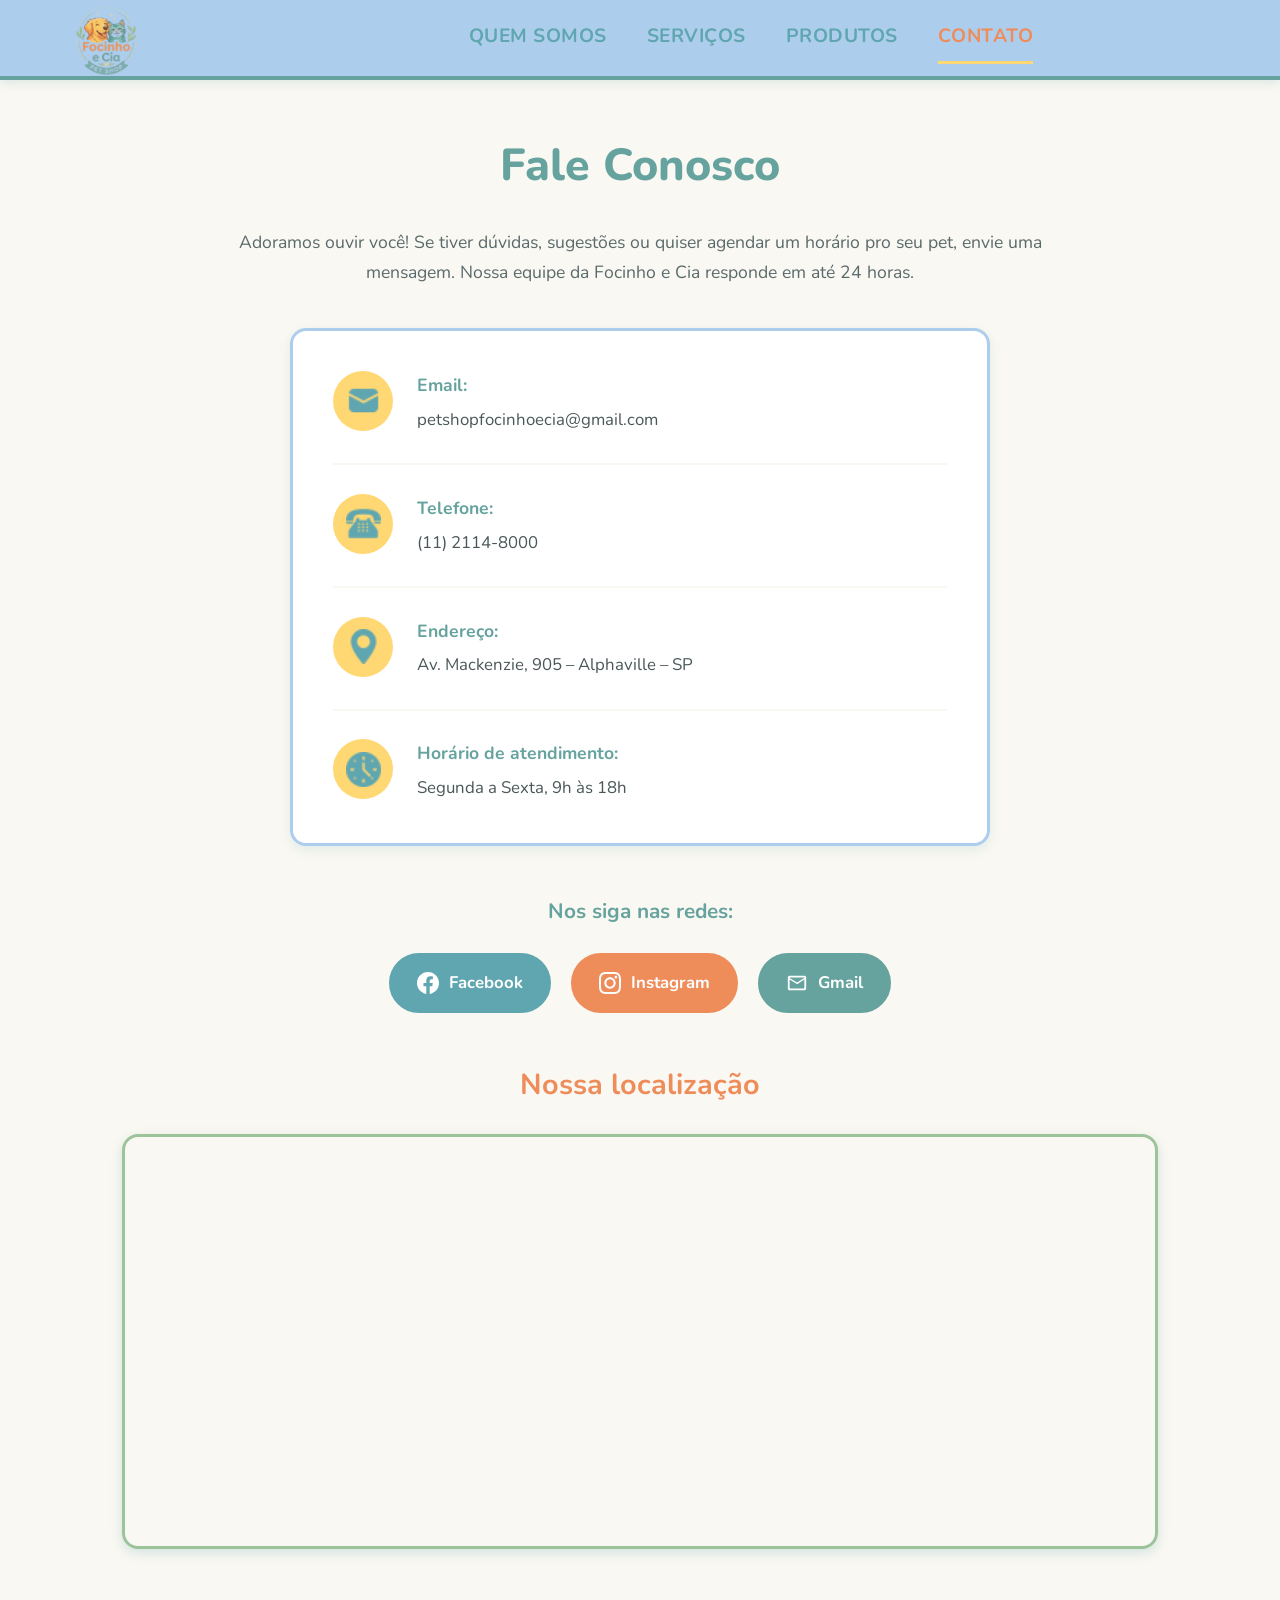
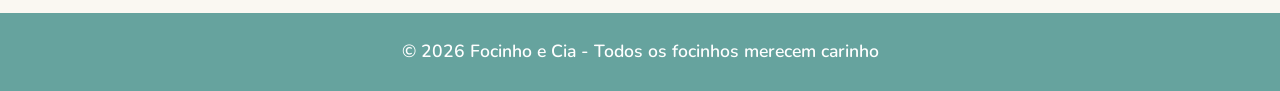
==== commit b98e61e9: "Update contato.html" ====
--- a/contato.html
+++ b/contato.html
@@ -90,11 +90,11 @@
                     
                     <a href="https://www.instagram.com/petshopfocinhoecia/" target="_blank" class="btn-social btn-instagram" aria-label="Instagram da Focinho e Cia">
                         <svg viewBox="0 0 24 24" width="22" height="22" fill="currentColor">
-                            <path d="M12 2.163c3.204 0 3.584.012 4.85.07 3.252.148 4.771 1.691 4.919 4.919.058 1.265.069 1.645.069 4.849 0 3.205-.012 3.584-.069 4.849-.149 3.225-1.664 4.771-4.919 4.919-1.266.058-1.644.07-4.85.07-3.204 0-3.584-.012-4.849-.07-3.26-.149-4.771-1.699-4.919-4.92-.058-1.265-.07-1.644-.07-4.849 0-3.204.013-3.583.07-4.849.149-3.227 1.664-4.771 4.919-4.919 1.266-.057 1.645-.069 4.849-.069zm0-2.163c-3.259 0-3.667.014-4.947.072-4.358.2-6.78 2.618-6.98 6.98-.059 1.281-.073 1.689-.073 4.948 0 3.259.014 3.668.072 4.948.2 4.358 2.618 6.78 6.98 6.98 1.281.058 1.689.072 4.948.072 3.259 0 3.668-.014 4.948-.072 4.354-.2 6.782-2.618 6.979-6.98.059-1.28.073-1.689.073-4.948 0-3.259-.014-3.667-.072-4.947-.196-4.354-2.617-6.78-6.979-6.98-1.281-.059-1.69-.073-4.949-.073zm0 5.838c-3.403 0-6.162 2.759-6.162 6.162s2.759 6.163 6.162 6.163 6.162-2.759 6.162-6.163c0-3.403-2.759-6.162-6.162zm0 10.162c-2.209 0-4-1.79-4-4 0-2.209 1.791-4 4-4s4 1.791 4 4c0 2.21-1.791 4-4 4zm6.406-11.845c-.796 0-1.441.645-1.441 1.44s.645 1.44 1.441 1.44c.795 0 1.439-.645 1.439-1.44s-.644-1.44-1.439-1.44z"/>
+                            <path d="M12 2.163c3.204 0 3.584.012 4.85.07 3.252.148 4.771 1.691 4.919 4.919.058 1.265.069 1.645.069 4.849 0 3.205-.012 3.584-.069 4.849-.149 3.225-1.664 4.771-4.919 4.919-1.266.058-1.644.07-4.85.07-3.204 0-3.584-.012-4.849-.07-3.26-.149-4.771-1.699-4.919-4.92-.058-1.265-.07-1.644-.07-4.849 0-3.204.013-3.583.07-4.849.149-3.227 1.664-4.771 4.919-4.919 1.266-.057 1.645-.069 4.849-.069zm0-2.163c-3.259 0-3.667.014-4.947.072-4.358.2-6.78 2.618-6.98 6.98-.059 1.281-.073 1.689-.073 4.948 0 3.259.014 3.668.072 4.948.2 4.358 2.618 6.78 6.98 6.98 1.281.058 1.689.072 4.948.072 3.259 0 3.668-.014 4.948-.072 4.354-.2 6.782-2.618 6.979-6.98.059-1.28.073-1.689.073-4.948 0-3.259-.014-3.667-.072-4.947-.196-4.354-2.617-6.78-6.979-6.98-1.281-.059-1.69-.073-4.949-.073zm0 5.838c-3.403 0-6.162 2.759-6.162 6.162s2.759 6.163 6.162 6.163 6.162-2.759 6.162-6.163c0-3.403-2.759-6.162-6.162-6.162zm0 10.162c-2.209 0-4-1.79-4-4 0-2.209 1.791-4 4-4s4 1.791 4 4c0 2.21-1.791 4-4 4zm6.406-11.845c-.796 0-1.441.645-1.441 1.44s.645 1.44 1.441 1.44c.795 0 1.439-.645 1.439-1.44s-.644-1.44-1.439-1.44z"/>
                         </svg>
                         Instagram
                     </a>
-                    
+
                     <a href="mailto:petshopfocinhoecia@gmail.com" class="btn-social btn-email" aria-label="Enviar email para Focinho e Cia">
                         <svg viewBox="0 0 24 24" width="22" height="22" fill="white" xmlns="http://www.w3.org/2000/svg">
                             <path d="M22 6c0-1.1-.9-2-2-2H4c-1.1 0-2 .9-2 2v12c0 1.1.9 2 2 2h16c1.1 0 2-.9 2-2V6zm-2 0v.5l-8 5-8-5V6h16zm0 12H4V8.2l7.4 4.6c.5.3 1.1.3 1.6 0L20 8.2V18z"/>
@@ -108,7 +108,7 @@
             <h3>Nossa localização</h3>
             <div class="mapa-container">
                 <iframe 
-                    src="https://www.google.com/maps/embed?pb=!1m18!1m12!1m3!1d3657.880904861384!2d-46.826332!3d-23.531447!2m3!1f0!2f0!3m2!1i1024!2i768!4f13.1!3m3!1m2!1s0x94cf01f5f1a8b8b9%3A0x5f3e8c9c8c8c!2sAv.%20Mackenzie%2C%20905%20-%20Alphaville%20Industrial%2C%20Barueri%20-%20SP!5e0!3m2!1spt-BR!2sbr!4v1710000000000!5m2!1spt-BR!2sbr"
+                    src="https://www.google.com/maps/embed?pb=!1m18!1m12!1m3!1d3657.880904861384!2d-46.826332!3d-23.531447!2m3!1f0!2f0!3f0!3m2!1i1024!2i768!4f13.1!3m3!1m2!1s0x94cf01f5f1a8b8b9%3A0x5f3e8c9c8c8c!2sAv.%20Mackenzie%2C%20905%20-%20Alphaville%20Industrial%2C%20Barueri%20-%20SP!5e0!3m2!1spt-BR!2sbr!4v1710000000000!5m2!1spt-BR!2sbr"
                     width="100%" 
                     height="400" 
                     style="border:0;" 
